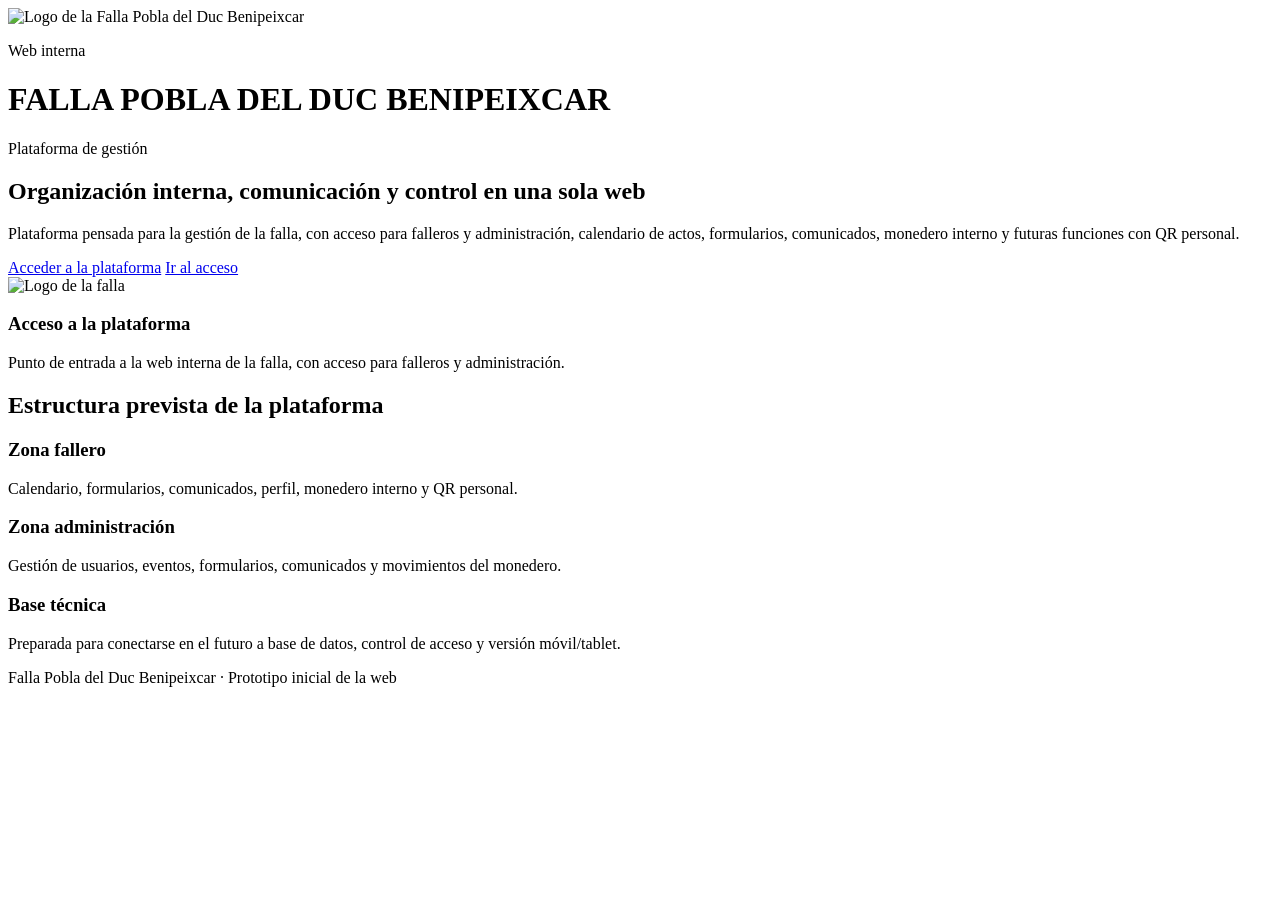
==== index.html @ f632f812 "Add files via upload" ====
<!DOCTYPE html>
<html lang="es">
<head>
  <meta charset="UTF-8">
  <meta name="viewport" content="width=device-width, initial-scale=1.0">
  <title>Falla Pobla del Duc Benipeixcar</title>
  <link rel="stylesheet" href="css/styles.css">
</head>
<body>

  <header class="topbar">
    <div class="container topbar-content">
      <div class="brand">
        <img src="assets/img/logo.png" alt="Logo de la Falla Pobla del Duc Benipeixcar" class="logo">
        <div class="brand-text">
          <p class="brand-mini">Web interna</p>
          <h1>FALLA POBLA DEL DUC BENIPEIXCAR</h1>
        </div>
      </div>
    </div>
  </header>

  <main>
    <section class="hero">
      <div class="container hero-content">
        <div class="hero-text">
          <span class="tag">Plataforma de gestión</span>
          <h2>Organización interna, comunicación y control en una sola web</h2>
          <p>
            Plataforma pensada para la gestión de la falla, con acceso para falleros y administración,
            calendario de actos, formularios, comunicados, monedero interno y futuras funciones con QR personal.
          </p>

          <div class="hero-buttons">
            <a href="login.html" class="btn btn-primary">Acceder a la plataforma</a>
<a href="login.html" class="btn btn-secondary">Ir al acceso</a>
          </div>
        </div>

        <div class="hero-card">
          <img src="assets/img/logo.png" alt="Logo de la falla" class="hero-logo">
          <div class="card-info">
            <h3>Acceso a la plataforma</h3>
            <p>
              Punto de entrada a la web interna de la falla, con acceso para falleros y administración.
            </p>
          </div>
        </div>
      </div>
    </section>

    <section class="features">
      <div class="container">
        <h2 class="section-title">Estructura prevista de la plataforma</h2>

        <div class="cards">
          <article class="card">
            <h3>Zona fallero</h3>
            <p>Calendario, formularios, comunicados, perfil, monedero interno y QR personal.</p>
          </article>

          <article class="card">
            <h3>Zona administración</h3>
            <p>Gestión de usuarios, eventos, formularios, comunicados y movimientos del monedero.</p>
          </article>

          <article class="card">
            <h3>Base técnica</h3>
            <p>Preparada para conectarse en el futuro a base de datos, control de acceso y versión móvil/tablet.</p>
          </article>
        </div>
      </div>
    </section>
  </main>

  <footer class="footer">
    <div class="container">
      <p>Falla Pobla del Duc Benipeixcar · Prototipo inicial de la web</p>
    </div>
  </footer>

</body>
</html>
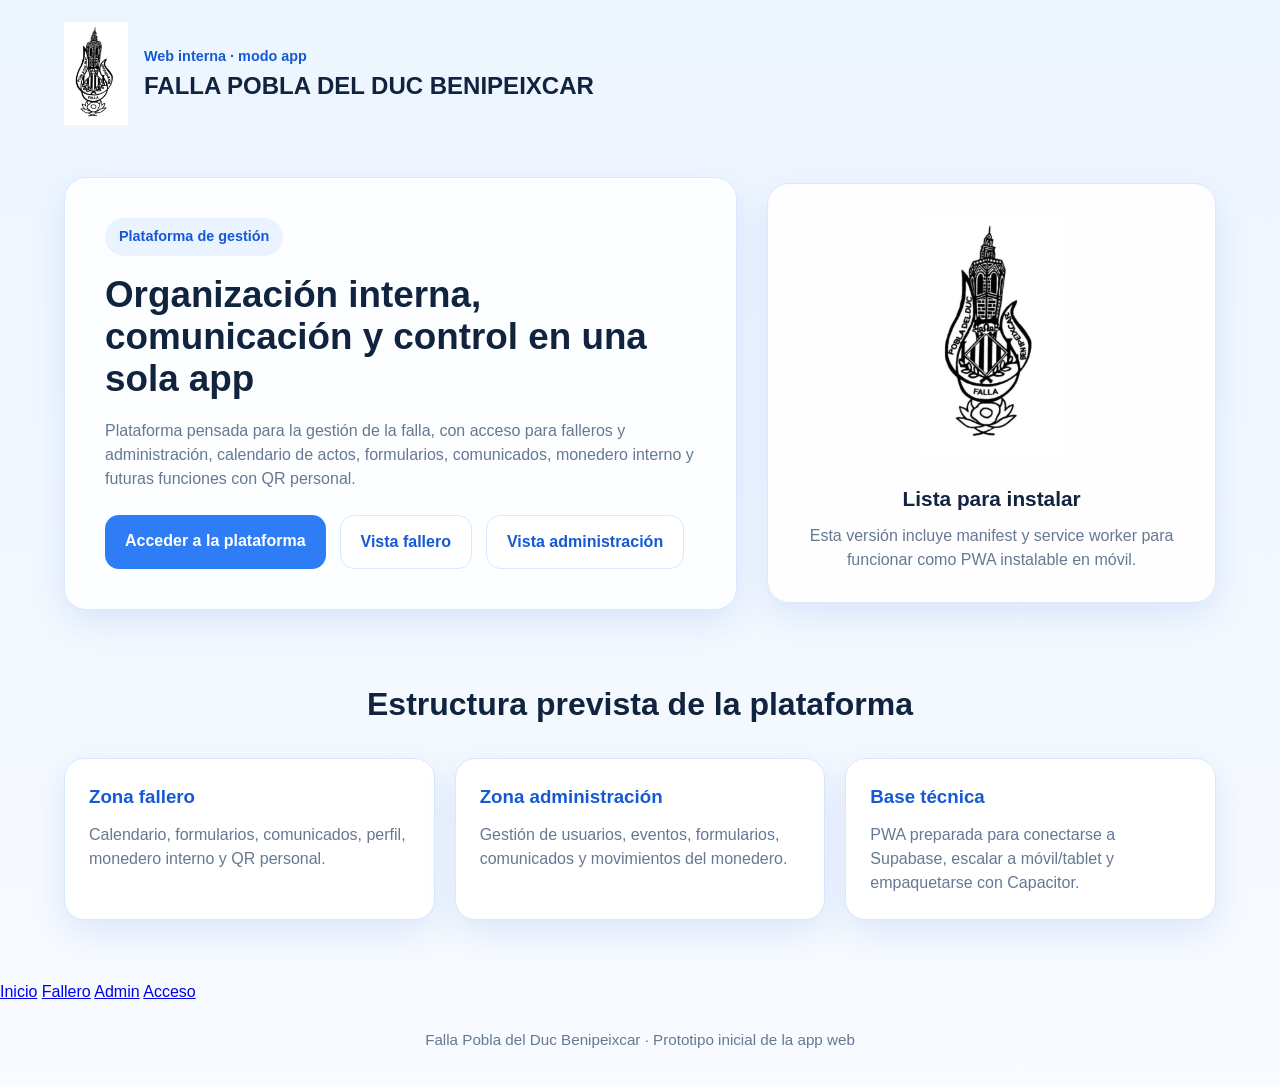
==== commit 497d79e1: "Connect home page to PWA app shell" ====
--- a/index.html
+++ b/index.html
@@ -2,8 +2,14 @@
 <html lang="es">
 <head>
   <meta charset="UTF-8">
-  <meta name="viewport" content="width=device-width, initial-scale=1.0">
+  <meta name="viewport" content="width=device-width, initial-scale=1.0, viewport-fit=cover">
+  <meta name="theme-color" content="#2f7df6">
+  <meta name="apple-mobile-web-app-capable" content="yes">
+  <meta name="apple-mobile-web-app-status-bar-style" content="default">
+  <meta name="apple-mobile-web-app-title" content="Falla Benipeixcar">
   <title>Falla Pobla del Duc Benipeixcar</title>
+  <link rel="manifest" href="manifest.webmanifest">
+  <link rel="apple-touch-icon" href="assets/img/logo.png">
   <link rel="stylesheet" href="css/styles.css">
 </head>
 <body>
@@ -13,7 +19,7 @@
       <div class="brand">
         <img src="assets/img/logo.png" alt="Logo de la Falla Pobla del Duc Benipeixcar" class="logo">
         <div class="brand-text">
-          <p class="brand-mini">Web interna</p>
+          <p class="brand-mini">Web interna · modo app</p>
           <h1>FALLA POBLA DEL DUC BENIPEIXCAR</h1>
         </div>
       </div>
@@ -25,7 +31,7 @@
       <div class="container hero-content">
         <div class="hero-text">
           <span class="tag">Plataforma de gestión</span>
-          <h2>Organización interna, comunicación y control en una sola web</h2>
+          <h2>Organización interna, comunicación y control en una sola app</h2>
           <p>
             Plataforma pensada para la gestión de la falla, con acceso para falleros y administración,
             calendario de actos, formularios, comunicados, monedero interno y futuras funciones con QR personal.
@@ -33,16 +39,17 @@
 
           <div class="hero-buttons">
             <a href="login.html" class="btn btn-primary">Acceder a la plataforma</a>
-<a href="login.html" class="btn btn-secondary">Ir al acceso</a>
+            <a href="fallero.html" class="btn btn-secondary">Vista fallero</a>
+            <a href="admin.html" class="btn btn-secondary">Vista administración</a>
           </div>
         </div>
 
-        <div class="hero-card">
+        <div class="hero-card app-preview-card">
           <img src="assets/img/logo.png" alt="Logo de la falla" class="hero-logo">
           <div class="card-info">
-            <h3>Acceso a la plataforma</h3>
+            <h3>Lista para instalar</h3>
             <p>
-              Punto de entrada a la web interna de la falla, con acceso para falleros y administración.
+              Esta versión incluye manifest y service worker para funcionar como PWA instalable en móvil.
             </p>
           </div>
         </div>
@@ -66,18 +73,26 @@
 
           <article class="card">
             <h3>Base técnica</h3>
-            <p>Preparada para conectarse en el futuro a base de datos, control de acceso y versión móvil/tablet.</p>
+            <p>PWA preparada para conectarse a Supabase, escalar a móvil/tablet y empaquetarse con Capacitor.</p>
           </article>
         </div>
       </div>
     </section>
   </main>
 
+  <nav class="mobile-tabbar" aria-label="Navegación móvil">
+    <a href="index.html" class="active">Inicio</a>
+    <a href="fallero.html">Fallero</a>
+    <a href="admin.html">Admin</a>
+    <a href="login.html">Acceso</a>
+  </nav>
+
   <footer class="footer">
     <div class="container">
-      <p>Falla Pobla del Duc Benipeixcar · Prototipo inicial de la web</p>
+      <p>Falla Pobla del Duc Benipeixcar · Prototipo inicial de la app web</p>
     </div>
   </footer>
 
+  <script src="js/pwa.js"></script>
 </body>
-</html>+</html>
--- a/css/styles.css
+++ b/css/styles.css
@@ -0,0 +1,702 @@
+:root {
+  --blue-main: #2f7df6;
+  --blue-dark: #155ad4;
+  --blue-soft: #eaf3ff;
+  --text-main: #10233f;
+  --text-soft: #667892;
+  --white: #ffffff;
+  --line: #d9e7ff;
+  --bg: #f5f9ff;
+  --shadow: 0 12px 35px rgba(21, 90, 212, 0.12);
+  --radius: 22px;
+}
+
+* {
+  margin: 0;
+  padding: 0;
+  box-sizing: border-box;
+}
+
+body {
+  font-family: Arial, Helvetica, sans-serif;
+  background: linear-gradient(180deg, #edf5ff 0%, #f8fbff 100%);
+  color: var(--text-main);
+  line-height: 1.5;
+}
+
+.container {
+  width: 90%;
+  max-width: 1200px;
+  margin: 0 auto;
+}
+
+.topbar {
+  padding: 22px 0;
+}
+
+.topbar-content {
+  display: flex;
+  align-items: center;
+  justify-content: flex-start;
+}
+
+.brand {
+  display: flex;
+  align-items: center;
+  gap: 16px;
+}
+
+.logo {
+  width: 64px;
+  height: auto;
+  object-fit: contain;
+}
+
+.brand-text h1 {
+  font-size: 1.5rem;
+  line-height: 1.2;
+}
+
+.brand-mini {
+  font-size: 0.9rem;
+  color: var(--blue-dark);
+  font-weight: bold;
+  margin-bottom: 4px;
+}
+
+.hero {
+  padding: 30px 0 60px;
+}
+
+.hero-content {
+  display: grid;
+  grid-template-columns: 1.2fr 0.8fr;
+  gap: 30px;
+  align-items: center;
+}
+
+.hero-text {
+  background: rgba(255, 255, 255, 0.85);
+  padding: 40px;
+  border-radius: var(--radius);
+  box-shadow: var(--shadow);
+  border: 1px solid var(--line);
+}
+
+.tag {
+  display: inline-block;
+  background: var(--blue-soft);
+  color: var(--blue-dark);
+  padding: 8px 14px;
+  border-radius: 999px;
+  font-size: 0.9rem;
+  font-weight: bold;
+  margin-bottom: 18px;
+}
+
+.hero-text h2 {
+  font-size: 2.3rem;
+  line-height: 1.15;
+  margin-bottom: 18px;
+}
+
+.hero-text p {
+  color: var(--text-soft);
+  margin-bottom: 24px;
+  font-size: 1rem;
+}
+
+.hero-buttons {
+  display: flex;
+  gap: 14px;
+  flex-wrap: wrap;
+}
+
+.btn {
+  display: inline-block;
+  text-decoration: none;
+  padding: 14px 20px;
+  border-radius: 14px;
+  font-weight: bold;
+  transition: 0.25s ease;
+}
+
+.btn-primary {
+  background: var(--blue-main);
+  color: var(--white);
+}
+
+.btn-primary:hover {
+  background: var(--blue-dark);
+}
+
+.btn-secondary {
+  background: var(--white);
+  color: var(--blue-dark);
+  border: 1px solid var(--line);
+}
+
+.btn-secondary:hover {
+  background: var(--blue-soft);
+}
+
+.hero-card {
+  background: rgba(255, 255, 255, 0.92);
+  padding: 30px;
+  border-radius: var(--radius);
+  box-shadow: var(--shadow);
+  border: 1px solid var(--line);
+  text-align: center;
+}
+
+.hero-logo {
+  width: 150px;
+  max-width: 100%;
+  height: auto;
+  margin-bottom: 20px;
+}
+
+.card-info h3 {
+  font-size: 1.3rem;
+  margin-bottom: 10px;
+}
+
+.card-info p {
+  color: var(--text-soft);
+}
+
+.features {
+  padding: 10px 0 60px;
+}
+
+.section-title {
+  text-align: center;
+  font-size: 2rem;
+  margin-bottom: 30px;
+}
+
+.cards {
+  display: grid;
+  grid-template-columns: repeat(3, 1fr);
+  gap: 20px;
+}
+
+.card {
+  background: var(--white);
+  padding: 24px;
+  border-radius: 20px;
+  border: 1px solid var(--line);
+  box-shadow: var(--shadow);
+}
+
+.card h3 {
+  margin-bottom: 12px;
+  color: var(--blue-dark);
+}
+
+.card p {
+  color: var(--text-soft);
+}
+
+.footer {
+  padding: 25px 0 35px;
+  text-align: center;
+  color: var(--text-soft);
+  font-size: 0.95rem;
+}
+
+/* Responsive */
+@media (max-width: 900px) {
+  .hero-content {
+    grid-template-columns: 1fr;
+  }
+
+  .cards {
+    grid-template-columns: 1fr;
+  }
+
+  .hero-text h2 {
+    font-size: 1.8rem;
+  }
+
+  .brand {
+    align-items: flex-start;
+  }
+
+  .logo {
+    width: 56px;
+  }
+}
+
+@media (max-width: 600px) {
+  .hero-text,
+  .hero-card,
+  .card {
+    padding: 22px;
+  }
+
+  .brand-text h1 {
+    font-size: 1.1rem;
+  }
+
+  .hero-text h2 {
+    font-size: 1.5rem;
+  }
+
+  .btn {
+    width: 100%;
+    text-align: center;
+  }
+}
+.dashboard-page {
+  padding: 20px 0 50px;
+}
+
+.dashboard-layout {
+  display: grid;
+  grid-template-columns: 260px 1fr;
+  gap: 24px;
+}
+
+.sidebar {
+  background: rgba(255, 255, 255, 0.9);
+  border: 1px solid var(--line);
+  border-radius: var(--radius);
+  box-shadow: var(--shadow);
+  padding: 24px;
+  height: fit-content;
+}
+
+.sidebar h3 {
+  margin-bottom: 18px;
+  color: var(--blue-dark);
+}
+
+.sidebar nav {
+  display: flex;
+  flex-direction: column;
+  gap: 12px;
+}
+
+.menu-link {
+  text-decoration: none;
+  color: var(--text-main);
+  padding: 12px 14px;
+  border-radius: 14px;
+  background: var(--white);
+  border: 1px solid var(--line);
+  font-weight: bold;
+  transition: 0.25s ease;
+}
+
+.menu-link:hover,
+.menu-link.active {
+  background: var(--blue-soft);
+  color: var(--blue-dark);
+}
+
+.dashboard-content {
+  display: flex;
+  flex-direction: column;
+  gap: 22px;
+}
+
+.dashboard-header {
+  display: flex;
+  justify-content: space-between;
+  align-items: flex-start;
+  gap: 16px;
+  background: rgba(255, 255, 255, 0.9);
+  border: 1px solid var(--line);
+  border-radius: var(--radius);
+  box-shadow: var(--shadow);
+  padding: 28px;
+}
+
+.dashboard-header h2 {
+  margin: 6px 0 8px;
+  font-size: 2rem;
+}
+
+.dashboard-subtitle {
+  color: var(--text-soft);
+}
+
+.user-badge {
+  background: var(--blue-soft);
+  color: var(--blue-dark);
+  padding: 8px 14px;
+  border-radius: 999px;
+  font-weight: bold;
+}
+
+.info-grid {
+  display: grid;
+  grid-template-columns: repeat(3, 1fr);
+  gap: 18px;
+}
+
+.info-card,
+.content-block {
+  background: rgba(255, 255, 255, 0.9);
+  border: 1px solid var(--line);
+  border-radius: var(--radius);
+  box-shadow: var(--shadow);
+  padding: 24px;
+}
+
+.info-label {
+  font-size: 0.9rem;
+  color: var(--blue-dark);
+  font-weight: bold;
+  margin-bottom: 10px;
+}
+
+.info-card h3 {
+  margin-bottom: 8px;
+}
+
+.info-card p {
+  color: var(--text-soft);
+}
+
+.block-header {
+  margin-bottom: 18px;
+}
+
+.block-header h3 {
+  margin-bottom: 6px;
+  color: var(--blue-dark);
+}
+
+.block-header p {
+  color: var(--text-soft);
+}
+
+.double-block {
+  display: grid;
+  grid-template-columns: 1fr 1fr;
+  gap: 18px;
+}
+
+.empty-box {
+  min-height: 140px;
+  border: 2px dashed var(--line);
+  border-radius: 18px;
+  background: #f8fbff;
+  color: var(--text-soft);
+  display: flex;
+  align-items: center;
+  justify-content: center;
+  text-align: center;
+  padding: 20px;
+}
+
+@media (max-width: 900px) {
+  .dashboard-layout {
+    grid-template-columns: 1fr;
+  }
+
+  .info-grid,
+  .double-block {
+    grid-template-columns: 1fr;
+  }
+
+  .dashboard-header {
+    flex-direction: column;
+  }
+}
+.login-page {
+  min-height: 100vh;
+  display: flex;
+  align-items: center;
+  padding: 40px 0;
+}
+
+.login-wrapper {
+  display: grid;
+  grid-template-columns: 1fr 420px;
+  gap: 28px;
+  align-items: stretch;
+}
+
+.login-info,
+.login-card {
+  background: rgba(255, 255, 255, 0.9);
+  border: 1px solid var(--line);
+  border-radius: var(--radius);
+  box-shadow: var(--shadow);
+}
+
+.login-info {
+  padding: 32px;
+  display: flex;
+  flex-direction: column;
+  justify-content: space-between;
+}
+
+.login-brand {
+  display: flex;
+  align-items: center;
+  gap: 18px;
+}
+
+.login-logo {
+  width: 78px;
+  height: auto;
+  object-fit: contain;
+}
+
+.login-brand h1 {
+  font-size: 1.6rem;
+  line-height: 1.2;
+}
+
+.login-text-box {
+  margin-top: 28px;
+}
+
+.login-text-box h2 {
+  font-size: 2rem;
+  margin-bottom: 12px;
+}
+
+.login-text-box p {
+  color: var(--text-soft);
+  max-width: 48ch;
+}
+
+.login-card {
+  padding: 28px;
+  display: flex;
+  flex-direction: column;
+  justify-content: center;
+}
+
+.login-form {
+  display: flex;
+  flex-direction: column;
+  gap: 18px;
+}
+
+.form-group {
+  display: flex;
+  flex-direction: column;
+  gap: 8px;
+}
+
+.form-group label {
+  font-weight: bold;
+  color: var(--text-main);
+}
+
+.form-group input {
+  border: 1px solid var(--line);
+  border-radius: 14px;
+  padding: 14px 16px;
+  font-size: 1rem;
+  background: white;
+  outline: none;
+}
+
+.form-group input:focus {
+  border-color: var(--blue-main);
+  box-shadow: 0 0 0 4px rgba(47, 125, 246, 0.12);
+}
+
+.form-actions {
+  display: flex;
+  flex-direction: column;
+  gap: 12px;
+  margin-top: 6px;
+}
+
+.form-actions .btn {
+  text-align: center;
+}
+
+.login-footer-links {
+  margin-top: 18px;
+  text-align: center;
+}
+
+.login-footer-links a {
+  color: var(--blue-dark);
+  text-decoration: none;
+  font-weight: bold;
+}
+
+.login-footer-links a:hover {
+  text-decoration: underline;
+}
+
+@media (max-width: 900px) {
+  .login-wrapper {
+    grid-template-columns: 1fr;
+  }
+
+  .login-info {
+    gap: 20px;
+  }
+
+  .login-text-box h2 {
+    font-size: 1.6rem;
+  }
+}
+.form-group select {
+  border: 1px solid var(--line);
+  border-radius: 14px;
+  padding: 14px 16px;
+  font-size: 1rem;
+  background: white;
+  outline: none;
+}
+
+.form-group select:focus {
+  border-color: var(--blue-main);
+  box-shadow: 0 0 0 4px rgba(47, 125, 246, 0.12);
+}
+
+.login-message {
+  min-height: 24px;
+  font-weight: bold;
+  font-size: 0.95rem;
+}
+
+.login-message.error {
+  color: #c62828;
+}
+
+.login-message.success {
+  color: #1b8a3b;
+}
+.form-group select {
+  border: 1px solid var(--line);
+  border-radius: 14px;
+  padding: 14px 16px;
+  font-size: 1rem;
+  background: white;
+  outline: none;
+}
+
+.form-group select:focus {
+  border-color: var(--blue-main);
+  box-shadow: 0 0 0 4px rgba(47, 125, 246, 0.12);
+}
+
+.login-message {
+  min-height: 22px;
+  font-size: 0.95rem;
+  font-weight: bold;
+  margin-top: -4px;
+}
+
+.login-message.error {
+  color: #c62828;
+}
+
+.login-message.success {
+  color: #1b8a3b;
+}
+.qr-box {
+  min-height: 220px;
+  border: 2px dashed var(--line);
+  border-radius: 18px;
+  background: #f8fbff;
+  display: flex;
+  flex-direction: column;
+  align-items: center;
+  justify-content: center;
+  gap: 14px;
+  text-align: center;
+  padding: 24px;
+}
+
+.qr-placeholder {
+  width: 120px;
+  height: 120px;
+  border: 2px solid var(--blue-dark);
+  border-radius: 12px;
+  background:
+    linear-gradient(90deg, var(--blue-soft) 25%, transparent 25%, transparent 50%, var(--blue-soft) 50%, var(--blue-soft) 75%, transparent 75%),
+    linear-gradient(var(--blue-soft) 25%, transparent 25%, transparent 50%, var(--blue-soft) 50%, var(--blue-soft) 75%, transparent 75%);
+  background-size: 24px 24px;
+  background-color: white;
+}
+
+.qr-text {
+  color: var(--text-soft);
+}
+.toolbar-row {
+  display: flex;
+  justify-content: space-between;
+  align-items: center;
+  gap: 16px;
+  flex-wrap: wrap;
+}
+
+.search-box {
+  flex: 1;
+  min-width: 240px;
+}
+
+.search-box input {
+  width: 100%;
+  border: 1px solid var(--line);
+  border-radius: 14px;
+  padding: 14px 16px;
+  font-size: 1rem;
+  background: white;
+  outline: none;
+}
+
+.search-box input:focus {
+  border-color: var(--blue-main);
+  box-shadow: 0 0 0 4px rgba(47, 125, 246, 0.12);
+}
+
+.toolbar-actions {
+  display: flex;
+  gap: 12px;
+  flex-wrap: wrap;
+}
+
+.table-wrap {
+  overflow-x: auto;
+}
+
+.admin-form {
+  display: flex;
+  flex-direction: column;
+  gap: 16px;
+}
+
+.form-actions-inline {
+  display: flex;
+  gap: 12px;
+  flex-wrap: wrap;
+  margin-top: 6px;
+}
+
+.action-list {
+  display: grid;
+  gap: 14px;
+}
+
+.action-item {
+  border: 1px solid var(--line);
+  background: #f8fbff;
+  border-radius: 16px;
+  padding: 16px;
+}
+
+.action-item strong {
+  display: block;
+  margin-bottom: 6px;
+  color: var(--blue-dark);
+}
+
+.action-item span {
+  color: var(--text-soft);
+  font-size: 0.95rem;
+}
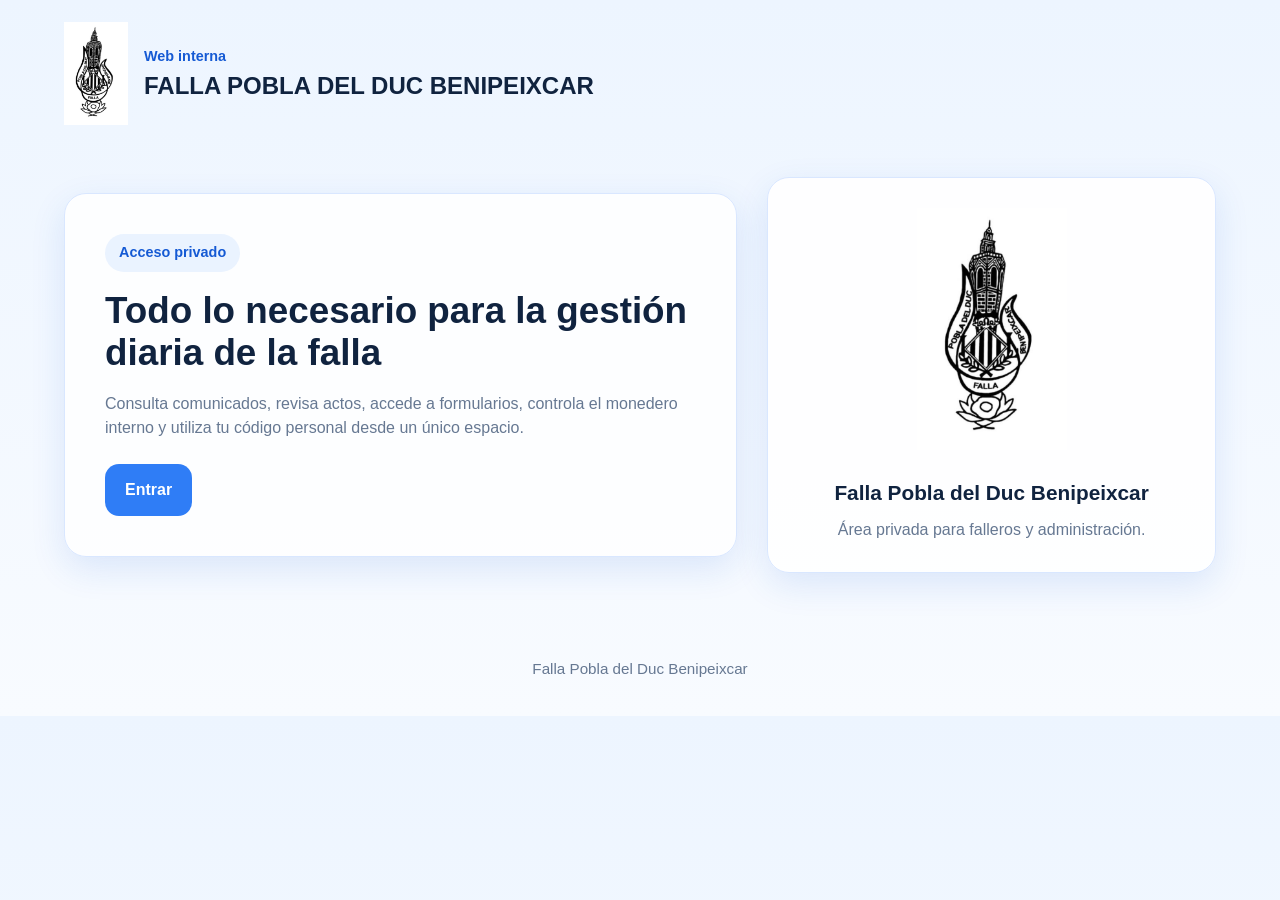
==== commit 3a3eef0f: "Simplify home and require login for app access" ====
--- a/index.html
+++ b/index.html
@@ -19,7 +19,7 @@
       <div class="brand">
         <img src="assets/img/logo.png" alt="Logo de la Falla Pobla del Duc Benipeixcar" class="logo">
         <div class="brand-text">
-          <p class="brand-mini">Web interna · modo app</p>
+          <p class="brand-mini">Web interna</p>
           <h1>FALLA POBLA DEL DUC BENIPEIXCAR</h1>
         </div>
       </div>
@@ -30,66 +30,31 @@
     <section class="hero">
       <div class="container hero-content">
         <div class="hero-text">
-          <span class="tag">Plataforma de gestión</span>
-          <h2>Organización interna, comunicación y control en una sola app</h2>
+          <span class="tag">Acceso privado</span>
+          <h2>Todo lo necesario para la gestión diaria de la falla</h2>
           <p>
-            Plataforma pensada para la gestión de la falla, con acceso para falleros y administración,
-            calendario de actos, formularios, comunicados, monedero interno y futuras funciones con QR personal.
+            Consulta comunicados, revisa actos, accede a formularios, controla el monedero interno y utiliza tu código personal desde un único espacio.
           </p>
 
           <div class="hero-buttons">
-            <a href="login.html" class="btn btn-primary">Acceder a la plataforma</a>
-            <a href="fallero.html" class="btn btn-secondary">Vista fallero</a>
-            <a href="admin.html" class="btn btn-secondary">Vista administración</a>
+            <a href="login.html" class="btn btn-primary">Entrar</a>
           </div>
         </div>
 
         <div class="hero-card app-preview-card">
           <img src="assets/img/logo.png" alt="Logo de la falla" class="hero-logo">
           <div class="card-info">
-            <h3>Lista para instalar</h3>
-            <p>
-              Esta versión incluye manifest y service worker para funcionar como PWA instalable en móvil.
-            </p>
+            <h3>Falla Pobla del Duc Benipeixcar</h3>
+            <p>Área privada para falleros y administración.</p>
           </div>
-        </div>
-      </div>
-    </section>
-
-    <section class="features">
-      <div class="container">
-        <h2 class="section-title">Estructura prevista de la plataforma</h2>
-
-        <div class="cards">
-          <article class="card">
-            <h3>Zona fallero</h3>
-            <p>Calendario, formularios, comunicados, perfil, monedero interno y QR personal.</p>
-          </article>
-
-          <article class="card">
-            <h3>Zona administración</h3>
-            <p>Gestión de usuarios, eventos, formularios, comunicados y movimientos del monedero.</p>
-          </article>
-
-          <article class="card">
-            <h3>Base técnica</h3>
-            <p>PWA preparada para conectarse a Supabase, escalar a móvil/tablet y empaquetarse con Capacitor.</p>
-          </article>
         </div>
       </div>
     </section>
   </main>
 
-  <nav class="mobile-tabbar" aria-label="Navegación móvil">
-    <a href="index.html" class="active">Inicio</a>
-    <a href="fallero.html">Fallero</a>
-    <a href="admin.html">Admin</a>
-    <a href="login.html">Acceso</a>
-  </nav>
-
   <footer class="footer">
     <div class="container">
-      <p>Falla Pobla del Duc Benipeixcar · Prototipo inicial de la app web</p>
+      <p>Falla Pobla del Duc Benipeixcar</p>
     </div>
   </footer>
 
